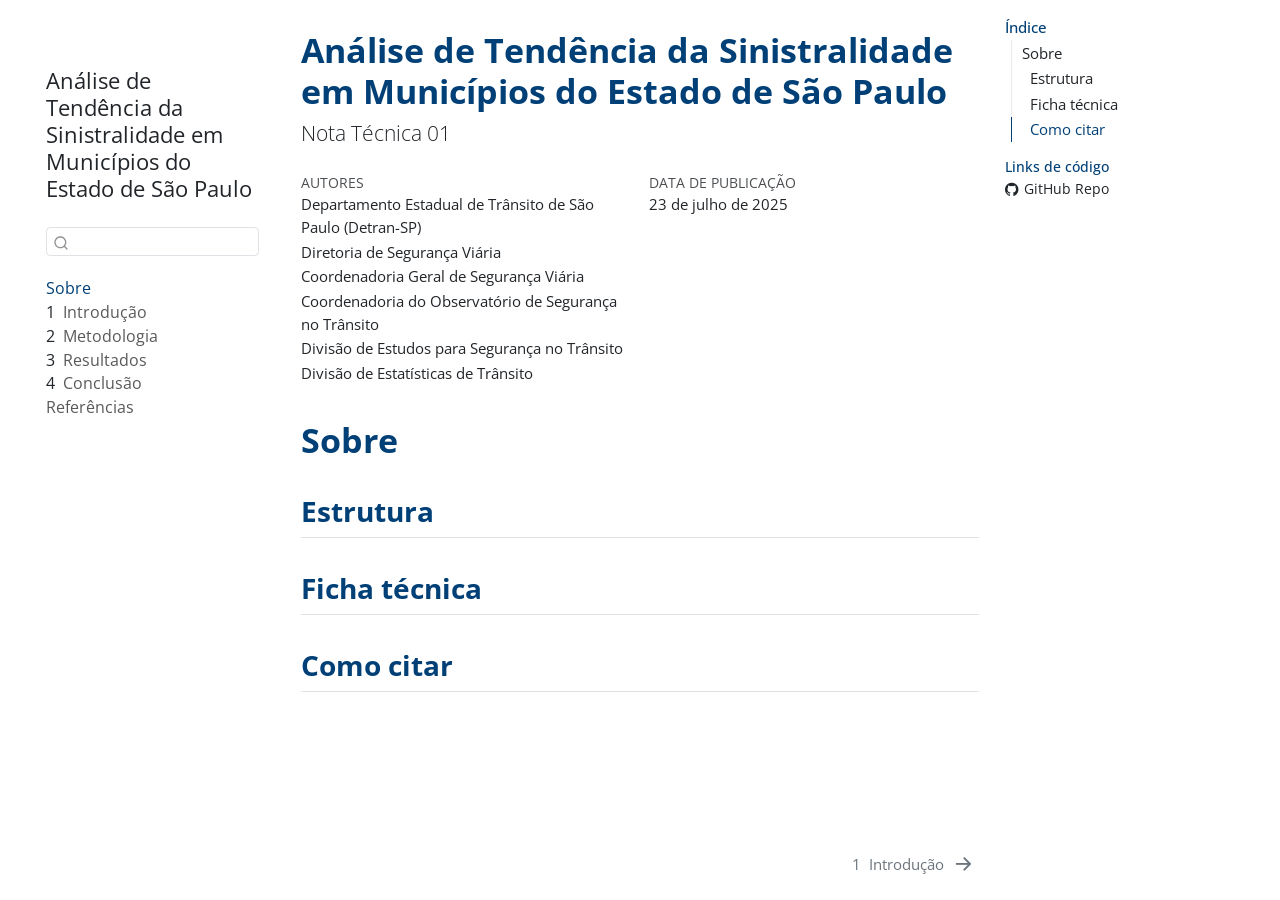
==== docs/index.html @ 55fef878 "Insere a logo e muda o output para docs (#19)" ====
<!DOCTYPE html>
<html xmlns="http://www.w3.org/1999/xhtml" lang="pt-BR" xml:lang="pt-BR"><head>

<meta charset="utf-8">
<meta name="generator" content="quarto-1.7.29">

<meta name="viewport" content="width=device-width, initial-scale=1.0, user-scalable=yes">

<meta name="author" content="Departamento Estadual de Trânsito de São Paulo (Detran-SP)">
<meta name="author" content="Diretoria de Segurança Viária">
<meta name="author" content="Coordenadoria Geral de Segurança Viária">
<meta name="author" content="Coordenadoria do Observatório de Segurança no Trânsito">
<meta name="author" content="Divisão de Estudos para Segurança no Trânsito">
<meta name="author" content="Divisão de Estatísticas de Trânsito">

<title>Análise de Tendência da Sinistralidade em Municípios do Estado de São Paulo</title>
<style>
code{white-space: pre-wrap;}
span.smallcaps{font-variant: small-caps;}
div.columns{display: flex; gap: min(4vw, 1.5em);}
div.column{flex: auto; overflow-x: auto;}
div.hanging-indent{margin-left: 1.5em; text-indent: -1.5em;}
ul.task-list{list-style: none;}
ul.task-list li input[type="checkbox"] {
  width: 0.8em;
  margin: 0 0.8em 0.2em -1em; /* quarto-specific, see https://github.com/quarto-dev/quarto-cli/issues/4556 */ 
  vertical-align: middle;
}
</style>


<script src="site_libs/quarto-nav/quarto-nav.js"></script>
<script src="site_libs/quarto-nav/headroom.min.js"></script>
<script src="site_libs/clipboard/clipboard.min.js"></script>
<script src="site_libs/quarto-search/autocomplete.umd.js"></script>
<script src="site_libs/quarto-search/fuse.min.js"></script>
<script src="site_libs/quarto-search/quarto-search.js"></script>
<meta name="quarto:offset" content="./">
<link href="./01-introducao.html" rel="next">
<script src="site_libs/quarto-html/quarto.js" type="module"></script>
<script src="site_libs/quarto-html/tabsets/tabsets.js" type="module"></script>
<script src="site_libs/quarto-html/popper.min.js"></script>
<script src="site_libs/quarto-html/tippy.umd.min.js"></script>
<script src="site_libs/quarto-html/anchor.min.js"></script>
<link href="site_libs/quarto-html/tippy.css" rel="stylesheet">
<link href="site_libs/quarto-html/quarto-syntax-highlighting-0815c480559380816a4d1ea211a47e91.css" rel="stylesheet" id="quarto-text-highlighting-styles">
<script src="site_libs/bootstrap/bootstrap.min.js"></script>
<link href="site_libs/bootstrap/bootstrap-icons.css" rel="stylesheet">
<link href="site_libs/bootstrap/bootstrap-4c45f1c5df16a2c79d4b30ee417fadc2.min.css" rel="stylesheet" append-hash="true" id="quarto-bootstrap" data-mode="light">
<script id="quarto-search-options" type="application/json">{
  "location": "sidebar",
  "copy-button": false,
  "collapse-after": 3,
  "panel-placement": "start",
  "type": "textbox",
  "limit": 50,
  "keyboard-shortcut": [
    "f",
    "/",
    "s"
  ],
  "show-item-context": false,
  "language": {
    "search-no-results-text": "Nenhum resultado",
    "search-matching-documents-text": "documentos correspondentes",
    "search-copy-link-title": "Copiar link para a busca",
    "search-hide-matches-text": "Esconder correspondências adicionais",
    "search-more-match-text": "mais correspondência neste documento",
    "search-more-matches-text": "mais correspondências neste documento",
    "search-clear-button-title": "Limpar",
    "search-text-placeholder": "",
    "search-detached-cancel-button-title": "Cancelar",
    "search-submit-button-title": "Enviar",
    "search-label": "Procurar"
  }
}</script>


</head>

<body class="nav-sidebar floating quarto-light">

<div id="quarto-search-results"></div>
  <header id="quarto-header" class="headroom fixed-top">
  <nav class="quarto-secondary-nav">
    <div class="container-fluid d-flex">
      <button type="button" class="quarto-btn-toggle btn" data-bs-toggle="collapse" role="button" data-bs-target=".quarto-sidebar-collapse-item" aria-controls="quarto-sidebar" aria-expanded="false" aria-label="Alternar barra lateral" onclick="if (window.quartoToggleHeadroom) { window.quartoToggleHeadroom(); }">
        <i class="bi bi-layout-text-sidebar-reverse"></i>
      </button>
        <nav class="quarto-page-breadcrumbs" aria-label="breadcrumb"><ol class="breadcrumb"><li class="breadcrumb-item"><a href="./index.html">Sobre</a></li></ol></nav>
        <a class="flex-grow-1" role="navigation" data-bs-toggle="collapse" data-bs-target=".quarto-sidebar-collapse-item" aria-controls="quarto-sidebar" aria-expanded="false" aria-label="Alternar barra lateral" onclick="if (window.quartoToggleHeadroom) { window.quartoToggleHeadroom(); }">      
        </a>
      <button type="button" class="btn quarto-search-button" aria-label="Procurar" onclick="window.quartoOpenSearch();">
        <i class="bi bi-search"></i>
      </button>
    </div>
  </nav>
</header>
<!-- content -->
<div id="quarto-content" class="quarto-container page-columns page-rows-contents page-layout-article">
<!-- sidebar -->
  <nav id="quarto-sidebar" class="sidebar collapse collapse-horizontal quarto-sidebar-collapse-item sidebar-navigation floating overflow-auto">
    <div class="pt-lg-2 mt-2 text-left sidebar-header sidebar-header-stacked">
      <a href="./index.html" class="sidebar-logo-link">
      <img src="./img/POLI_HORIZONTAL.png" alt="" class="sidebar-logo py-0 d-lg-inline d-none">
      </a>
    <div class="sidebar-title mb-0 py-0">
      <a href="./">Análise de Tendência da Sinistralidade em Municípios do Estado de São Paulo</a> 
    </div>
      </div>
        <div class="mt-2 flex-shrink-0 align-items-center">
        <div class="sidebar-search">
        <div id="quarto-search" class="" title="Procurar"></div>
        </div>
        </div>
    <div class="sidebar-menu-container"> 
    <ul class="list-unstyled mt-1">
        <li class="sidebar-item">
  <div class="sidebar-item-container"> 
  <a href="./index.html" class="sidebar-item-text sidebar-link active">
 <span class="menu-text">Sobre</span></a>
  </div>
</li>
        <li class="sidebar-item">
  <div class="sidebar-item-container"> 
  <a href="./01-introducao.html" class="sidebar-item-text sidebar-link">
 <span class="menu-text"><span class="chapter-number">1</span>&nbsp; <span class="chapter-title">Introdução</span></span></a>
  </div>
</li>
        <li class="sidebar-item">
  <div class="sidebar-item-container"> 
  <a href="./02-metodologia.html" class="sidebar-item-text sidebar-link">
 <span class="menu-text"><span class="chapter-number">2</span>&nbsp; <span class="chapter-title">Metodologia</span></span></a>
  </div>
</li>
        <li class="sidebar-item">
  <div class="sidebar-item-container"> 
  <a href="./03-resultados.html" class="sidebar-item-text sidebar-link">
 <span class="menu-text"><span class="chapter-number">3</span>&nbsp; <span class="chapter-title">Resultados</span></span></a>
  </div>
</li>
        <li class="sidebar-item">
  <div class="sidebar-item-container"> 
  <a href="./04-conclusao.html" class="sidebar-item-text sidebar-link">
 <span class="menu-text"><span class="chapter-number">4</span>&nbsp; <span class="chapter-title">Conclusão</span></span></a>
  </div>
</li>
        <li class="sidebar-item">
  <div class="sidebar-item-container"> 
  <a href="./05-referencias.html" class="sidebar-item-text sidebar-link">
 <span class="menu-text">Referências</span></a>
  </div>
</li>
    </ul>
    </div>
</nav>
<div id="quarto-sidebar-glass" class="quarto-sidebar-collapse-item" data-bs-toggle="collapse" data-bs-target=".quarto-sidebar-collapse-item"></div>
<!-- margin-sidebar -->
    <div id="quarto-margin-sidebar" class="sidebar margin-sidebar">
        <nav id="TOC" role="doc-toc" class="toc-active">
    <h2 id="toc-title">Índice</h2>
   
  <ul>
  <li><a href="#sobre" id="toc-sobre" class="nav-link active" data-scroll-target="#sobre">Sobre</a>
  <ul>
  <li><a href="#estrutura" id="toc-estrutura" class="nav-link" data-scroll-target="#estrutura">Estrutura</a></li>
  <li><a href="#ficha-técnica" id="toc-ficha-técnica" class="nav-link" data-scroll-target="#ficha-técnica">Ficha técnica</a></li>
  <li><a href="#como-citar" id="toc-como-citar" class="nav-link" data-scroll-target="#como-citar">Como citar</a></li>
  </ul></li>
  </ul>
<div class="quarto-code-links"><h2>Links de código</h2><ul><li><a href="https://github.com/Detran-SP/tendencia_municipios/" target="_blank"><i class="bi bi-github"></i>GitHub Repo</a></li></ul></div></nav>
    </div>
<!-- main -->
<main class="content" id="quarto-document-content">

<header id="title-block-header" class="quarto-title-block default">
<div class="quarto-title">
<h1 class="title">Análise de Tendência da Sinistralidade em Municípios do Estado de São Paulo</h1>
<p class="subtitle lead">Nota Técnica 01</p>
</div>



<div class="quarto-title-meta">

    <div>
    <div class="quarto-title-meta-heading">Autores</div>
    <div class="quarto-title-meta-contents">
             <p>Departamento Estadual de Trânsito de São Paulo (Detran-SP) </p>
             <p>Diretoria de Segurança Viária </p>
             <p>Coordenadoria Geral de Segurança Viária </p>
             <p>Coordenadoria do Observatório de Segurança no Trânsito </p>
             <p>Divisão de Estudos para Segurança no Trânsito </p>
             <p>Divisão de Estatísticas de Trânsito </p>
          </div>
  </div>
    
    <div>
    <div class="quarto-title-meta-heading">Data de Publicação</div>
    <div class="quarto-title-meta-contents">
      <p class="date">23 de julho de 2025</p>
    </div>
  </div>
  
    
  </div>
  


</header>


<section id="sobre" class="level1 unnumbered">
<h1 class="unnumbered">Sobre</h1>
<section id="estrutura" class="level2">
<h2 class="anchored" data-anchor-id="estrutura">Estrutura</h2>
</section>
<section id="ficha-técnica" class="level2">
<h2 class="anchored" data-anchor-id="ficha-técnica">Ficha técnica</h2>
</section>
<section id="como-citar" class="level2">
<h2 class="anchored" data-anchor-id="como-citar">Como citar</h2>


</section>
</section>

</main> <!-- /main -->
<script id="quarto-html-after-body" type="application/javascript">
  window.document.addEventListener("DOMContentLoaded", function (event) {
    const icon = "";
    const anchorJS = new window.AnchorJS();
    anchorJS.options = {
      placement: 'right',
      icon: icon
    };
    anchorJS.add('.anchored');
    const isCodeAnnotation = (el) => {
      for (const clz of el.classList) {
        if (clz.startsWith('code-annotation-')) {                     
          return true;
        }
      }
      return false;
    }
    const onCopySuccess = function(e) {
      // button target
      const button = e.trigger;
      // don't keep focus
      button.blur();
      // flash "checked"
      button.classList.add('code-copy-button-checked');
      var currentTitle = button.getAttribute("title");
      button.setAttribute("title", "Copiada");
      let tooltip;
      if (window.bootstrap) {
        button.setAttribute("data-bs-toggle", "tooltip");
        button.setAttribute("data-bs-placement", "left");
        button.setAttribute("data-bs-title", "Copiada");
        tooltip = new bootstrap.Tooltip(button, 
          { trigger: "manual", 
            customClass: "code-copy-button-tooltip",
            offset: [0, -8]});
        tooltip.show();    
      }
      setTimeout(function() {
        if (tooltip) {
          tooltip.hide();
          button.removeAttribute("data-bs-title");
          button.removeAttribute("data-bs-toggle");
          button.removeAttribute("data-bs-placement");
        }
        button.setAttribute("title", currentTitle);
        button.classList.remove('code-copy-button-checked');
      }, 1000);
      // clear code selection
      e.clearSelection();
    }
    const getTextToCopy = function(trigger) {
        const codeEl = trigger.previousElementSibling.cloneNode(true);
        for (const childEl of codeEl.children) {
          if (isCodeAnnotation(childEl)) {
            childEl.remove();
          }
        }
        return codeEl.innerText;
    }
    const clipboard = new window.ClipboardJS('.code-copy-button:not([data-in-quarto-modal])', {
      text: getTextToCopy
    });
    clipboard.on('success', onCopySuccess);
    if (window.document.getElementById('quarto-embedded-source-code-modal')) {
      const clipboardModal = new window.ClipboardJS('.code-copy-button[data-in-quarto-modal]', {
        text: getTextToCopy,
        container: window.document.getElementById('quarto-embedded-source-code-modal')
      });
      clipboardModal.on('success', onCopySuccess);
    }
      var localhostRegex = new RegExp(/^(?:http|https):\/\/localhost\:?[0-9]*\//);
      var mailtoRegex = new RegExp(/^mailto:/);
        var filterRegex = new RegExp('/' + window.location.host + '/');
      var isInternal = (href) => {
          return filterRegex.test(href) || localhostRegex.test(href) || mailtoRegex.test(href);
      }
      // Inspect non-navigation links and adorn them if external
     var links = window.document.querySelectorAll('a[href]:not(.nav-link):not(.navbar-brand):not(.toc-action):not(.sidebar-link):not(.sidebar-item-toggle):not(.pagination-link):not(.no-external):not([aria-hidden]):not(.dropdown-item):not(.quarto-navigation-tool):not(.about-link)');
      for (var i=0; i<links.length; i++) {
        const link = links[i];
        if (!isInternal(link.href)) {
          // undo the damage that might have been done by quarto-nav.js in the case of
          // links that we want to consider external
          if (link.dataset.originalHref !== undefined) {
            link.href = link.dataset.originalHref;
          }
        }
      }
    function tippyHover(el, contentFn, onTriggerFn, onUntriggerFn) {
      const config = {
        allowHTML: true,
        maxWidth: 500,
        delay: 100,
        arrow: false,
        appendTo: function(el) {
            return el.parentElement;
        },
        interactive: true,
        interactiveBorder: 10,
        theme: 'quarto',
        placement: 'bottom-start',
      };
      if (contentFn) {
        config.content = contentFn;
      }
      if (onTriggerFn) {
        config.onTrigger = onTriggerFn;
      }
      if (onUntriggerFn) {
        config.onUntrigger = onUntriggerFn;
      }
      window.tippy(el, config); 
    }
    const noterefs = window.document.querySelectorAll('a[role="doc-noteref"]');
    for (var i=0; i<noterefs.length; i++) {
      const ref = noterefs[i];
      tippyHover(ref, function() {
        // use id or data attribute instead here
        let href = ref.getAttribute('data-footnote-href') || ref.getAttribute('href');
        try { href = new URL(href).hash; } catch {}
        const id = href.replace(/^#\/?/, "");
        const note = window.document.getElementById(id);
        if (note) {
          return note.innerHTML;
        } else {
          return "";
        }
      });
    }
    const xrefs = window.document.querySelectorAll('a.quarto-xref');
    const processXRef = (id, note) => {
      // Strip column container classes
      const stripColumnClz = (el) => {
        el.classList.remove("page-full", "page-columns");
        if (el.children) {
          for (const child of el.children) {
            stripColumnClz(child);
          }
        }
      }
      stripColumnClz(note)
      if (id === null || id.startsWith('sec-')) {
        // Special case sections, only their first couple elements
        const container = document.createElement("div");
        if (note.children && note.children.length > 2) {
          container.appendChild(note.children[0].cloneNode(true));
          for (let i = 1; i < note.children.length; i++) {
            const child = note.children[i];
            if (child.tagName === "P" && child.innerText === "") {
              continue;
            } else {
              container.appendChild(child.cloneNode(true));
              break;
            }
          }
          if (window.Quarto?.typesetMath) {
            window.Quarto.typesetMath(container);
          }
          return container.innerHTML
        } else {
          if (window.Quarto?.typesetMath) {
            window.Quarto.typesetMath(note);
          }
          return note.innerHTML;
        }
      } else {
        // Remove any anchor links if they are present
        const anchorLink = note.querySelector('a.anchorjs-link');
        if (anchorLink) {
          anchorLink.remove();
        }
        if (window.Quarto?.typesetMath) {
          window.Quarto.typesetMath(note);
        }
        if (note.classList.contains("callout")) {
          return note.outerHTML;
        } else {
          return note.innerHTML;
        }
      }
    }
    for (var i=0; i<xrefs.length; i++) {
      const xref = xrefs[i];
      tippyHover(xref, undefined, function(instance) {
        instance.disable();
        let url = xref.getAttribute('href');
        let hash = undefined; 
        if (url.startsWith('#')) {
          hash = url;
        } else {
          try { hash = new URL(url).hash; } catch {}
        }
        if (hash) {
          const id = hash.replace(/^#\/?/, "");
          const note = window.document.getElementById(id);
          if (note !== null) {
            try {
              const html = processXRef(id, note.cloneNode(true));
              instance.setContent(html);
            } finally {
              instance.enable();
              instance.show();
            }
          } else {
            // See if we can fetch this
            fetch(url.split('#')[0])
            .then(res => res.text())
            .then(html => {
              const parser = new DOMParser();
              const htmlDoc = parser.parseFromString(html, "text/html");
              const note = htmlDoc.getElementById(id);
              if (note !== null) {
                const html = processXRef(id, note);
                instance.setContent(html);
              } 
            }).finally(() => {
              instance.enable();
              instance.show();
            });
          }
        } else {
          // See if we can fetch a full url (with no hash to target)
          // This is a special case and we should probably do some content thinning / targeting
          fetch(url)
          .then(res => res.text())
          .then(html => {
            const parser = new DOMParser();
            const htmlDoc = parser.parseFromString(html, "text/html");
            const note = htmlDoc.querySelector('main.content');
            if (note !== null) {
              // This should only happen for chapter cross references
              // (since there is no id in the URL)
              // remove the first header
              if (note.children.length > 0 && note.children[0].tagName === "HEADER") {
                note.children[0].remove();
              }
              const html = processXRef(null, note);
              instance.setContent(html);
            } 
          }).finally(() => {
            instance.enable();
            instance.show();
          });
        }
      }, function(instance) {
      });
    }
        let selectedAnnoteEl;
        const selectorForAnnotation = ( cell, annotation) => {
          let cellAttr = 'data-code-cell="' + cell + '"';
          let lineAttr = 'data-code-annotation="' +  annotation + '"';
          const selector = 'span[' + cellAttr + '][' + lineAttr + ']';
          return selector;
        }
        const selectCodeLines = (annoteEl) => {
          const doc = window.document;
          const targetCell = annoteEl.getAttribute("data-target-cell");
          const targetAnnotation = annoteEl.getAttribute("data-target-annotation");
          const annoteSpan = window.document.querySelector(selectorForAnnotation(targetCell, targetAnnotation));
          const lines = annoteSpan.getAttribute("data-code-lines").split(",");
          const lineIds = lines.map((line) => {
            return targetCell + "-" + line;
          })
          let top = null;
          let height = null;
          let parent = null;
          if (lineIds.length > 0) {
              //compute the position of the single el (top and bottom and make a div)
              const el = window.document.getElementById(lineIds[0]);
              top = el.offsetTop;
              height = el.offsetHeight;
              parent = el.parentElement.parentElement;
            if (lineIds.length > 1) {
              const lastEl = window.document.getElementById(lineIds[lineIds.length - 1]);
              const bottom = lastEl.offsetTop + lastEl.offsetHeight;
              height = bottom - top;
            }
            if (top !== null && height !== null && parent !== null) {
              // cook up a div (if necessary) and position it 
              let div = window.document.getElementById("code-annotation-line-highlight");
              if (div === null) {
                div = window.document.createElement("div");
                div.setAttribute("id", "code-annotation-line-highlight");
                div.style.position = 'absolute';
                parent.appendChild(div);
              }
              div.style.top = top - 2 + "px";
              div.style.height = height + 4 + "px";
              div.style.left = 0;
              let gutterDiv = window.document.getElementById("code-annotation-line-highlight-gutter");
              if (gutterDiv === null) {
                gutterDiv = window.document.createElement("div");
                gutterDiv.setAttribute("id", "code-annotation-line-highlight-gutter");
                gutterDiv.style.position = 'absolute';
                const codeCell = window.document.getElementById(targetCell);
                const gutter = codeCell.querySelector('.code-annotation-gutter');
                gutter.appendChild(gutterDiv);
              }
              gutterDiv.style.top = top - 2 + "px";
              gutterDiv.style.height = height + 4 + "px";
            }
            selectedAnnoteEl = annoteEl;
          }
        };
        const unselectCodeLines = () => {
          const elementsIds = ["code-annotation-line-highlight", "code-annotation-line-highlight-gutter"];
          elementsIds.forEach((elId) => {
            const div = window.document.getElementById(elId);
            if (div) {
              div.remove();
            }
          });
          selectedAnnoteEl = undefined;
        };
          // Handle positioning of the toggle
      window.addEventListener(
        "resize",
        throttle(() => {
          elRect = undefined;
          if (selectedAnnoteEl) {
            selectCodeLines(selectedAnnoteEl);
          }
        }, 10)
      );
      function throttle(fn, ms) {
      let throttle = false;
      let timer;
        return (...args) => {
          if(!throttle) { // first call gets through
              fn.apply(this, args);
              throttle = true;
          } else { // all the others get throttled
              if(timer) clearTimeout(timer); // cancel #2
              timer = setTimeout(() => {
                fn.apply(this, args);
                timer = throttle = false;
              }, ms);
          }
        };
      }
        // Attach click handler to the DT
        const annoteDls = window.document.querySelectorAll('dt[data-target-cell]');
        for (const annoteDlNode of annoteDls) {
          annoteDlNode.addEventListener('click', (event) => {
            const clickedEl = event.target;
            if (clickedEl !== selectedAnnoteEl) {
              unselectCodeLines();
              const activeEl = window.document.querySelector('dt[data-target-cell].code-annotation-active');
              if (activeEl) {
                activeEl.classList.remove('code-annotation-active');
              }
              selectCodeLines(clickedEl);
              clickedEl.classList.add('code-annotation-active');
            } else {
              // Unselect the line
              unselectCodeLines();
              clickedEl.classList.remove('code-annotation-active');
            }
          });
        }
    const findCites = (el) => {
      const parentEl = el.parentElement;
      if (parentEl) {
        const cites = parentEl.dataset.cites;
        if (cites) {
          return {
            el,
            cites: cites.split(' ')
          };
        } else {
          return findCites(el.parentElement)
        }
      } else {
        return undefined;
      }
    };
    var bibliorefs = window.document.querySelectorAll('a[role="doc-biblioref"]');
    for (var i=0; i<bibliorefs.length; i++) {
      const ref = bibliorefs[i];
      const citeInfo = findCites(ref);
      if (citeInfo) {
        tippyHover(citeInfo.el, function() {
          var popup = window.document.createElement('div');
          citeInfo.cites.forEach(function(cite) {
            var citeDiv = window.document.createElement('div');
            citeDiv.classList.add('hanging-indent');
            citeDiv.classList.add('csl-entry');
            var biblioDiv = window.document.getElementById('ref-' + cite);
            if (biblioDiv) {
              citeDiv.innerHTML = biblioDiv.innerHTML;
            }
            popup.appendChild(citeDiv);
          });
          return popup.innerHTML;
        });
      }
    }
  });
  </script>
<nav class="page-navigation">
  <div class="nav-page nav-page-previous">
  </div>
  <div class="nav-page nav-page-next">
      <a href="./01-introducao.html" class="pagination-link" aria-label="Introdução">
        <span class="nav-page-text"><span class="chapter-number">1</span>&nbsp; <span class="chapter-title">Introdução</span></span> <i class="bi bi-arrow-right-short"></i>
      </a>
  </div>
</nav>
</div> <!-- /content -->




</body></html>
---- docs/site_libs/quarto-html/tippy.css ----
.tippy-box[data-animation=fade][data-state=hidden]{opacity:0}[data-tippy-root]{max-width:calc(100vw - 10px)}.tippy-box{position:relative;background-color:#333;color:#fff;border-radius:4px;font-size:14px;line-height:1.4;white-space:normal;outline:0;transition-property:transform,visibility,opacity}.tippy-box[data-placement^=top]>.tippy-arrow{bottom:0}.tippy-box[data-placement^=top]>.tippy-arrow:before{bottom:-7px;left:0;border-width:8px 8px 0;border-top-color:initial;transform-origin:center top}.tippy-box[data-placement^=bottom]>.tippy-arrow{top:0}.tippy-box[data-placement^=bottom]>.tippy-arrow:before{top:-7px;left:0;border-width:0 8px 8px;border-bottom-color:initial;transform-origin:center bottom}.tippy-box[data-placement^=left]>.tippy-arrow{right:0}.tippy-box[data-placement^=left]>.tippy-arrow:before{border-width:8px 0 8px 8px;border-left-color:initial;right:-7px;transform-origin:center left}.tippy-box[data-placement^=right]>.tippy-arrow{left:0}.tippy-box[data-placement^=right]>.tippy-arrow:before{left:-7px;border-width:8px 8px 8px 0;border-right-color:initial;transform-origin:center right}.tippy-box[data-inertia][data-state=visible]{transition-timing-function:cubic-bezier(.54,1.5,.38,1.11)}.tippy-arrow{width:16px;height:16px;color:#333}.tippy-arrow:before{content:"";position:absolute;border-color:transparent;border-style:solid}.tippy-content{position:relative;padding:5px 9px;z-index:1}
---- docs/site_libs/quarto-html/quarto-syntax-highlighting-0815c480559380816a4d1ea211a47e91.css ----
/* quarto syntax highlight colors */
:root {
  --quarto-hl-ot-color: #003B4F;
  --quarto-hl-at-color: #657422;
  --quarto-hl-ss-color: #20794D;
  --quarto-hl-an-color: #5E5E5E;
  --quarto-hl-fu-color: #4758AB;
  --quarto-hl-st-color: #20794D;
  --quarto-hl-cf-color: #003B4F;
  --quarto-hl-op-color: #5E5E5E;
  --quarto-hl-er-color: #AD0000;
  --quarto-hl-bn-color: #AD0000;
  --quarto-hl-al-color: #AD0000;
  --quarto-hl-va-color: #111111;
  --quarto-hl-bu-color: inherit;
  --quarto-hl-ex-color: inherit;
  --quarto-hl-pp-color: #AD0000;
  --quarto-hl-in-color: #5E5E5E;
  --quarto-hl-vs-color: #20794D;
  --quarto-hl-wa-color: #5E5E5E;
  --quarto-hl-do-color: #5E5E5E;
  --quarto-hl-im-color: #00769E;
  --quarto-hl-ch-color: #20794D;
  --quarto-hl-dt-color: #AD0000;
  --quarto-hl-fl-color: #AD0000;
  --quarto-hl-co-color: #5E5E5E;
  --quarto-hl-cv-color: #5E5E5E;
  --quarto-hl-cn-color: #8f5902;
  --quarto-hl-sc-color: #5E5E5E;
  --quarto-hl-dv-color: #AD0000;
  --quarto-hl-kw-color: #003B4F;
}

/* other quarto variables */
:root {
  --quarto-font-monospace: SFMono-Regular, Menlo, Monaco, Consolas, "Liberation Mono", "Courier New", monospace;
}

/* syntax highlight based on Pandoc's rules */
pre > code.sourceCode > span {
  color: #003B4F;
}

code.sourceCode > span {
  color: #003B4F;
}

div.sourceCode,
div.sourceCode pre.sourceCode {
  color: #003B4F;
}

/* Normal */
code span {
  color: #003B4F;
}

/* Alert */
code span.al {
  color: #AD0000;
  font-style: inherit;
}

/* Annotation */
code span.an {
  color: #5E5E5E;
  font-style: inherit;
}

/* Attribute */
code span.at {
  color: #657422;
  font-style: inherit;
}

/* BaseN */
code span.bn {
  color: #AD0000;
  font-style: inherit;
}

/* BuiltIn */
code span.bu {
  font-style: inherit;
}

/* ControlFlow */
code span.cf {
  color: #003B4F;
  font-weight: bold;
  font-style: inherit;
}

/* Char */
code span.ch {
  color: #20794D;
  font-style: inherit;
}

/* Constant */
code span.cn {
  color: #8f5902;
  font-style: inherit;
}

/* Comment */
code span.co {
  color: #5E5E5E;
  font-style: inherit;
}

/* CommentVar */
code span.cv {
  color: #5E5E5E;
  font-style: italic;
}

/* Documentation */
code span.do {
  color: #5E5E5E;
  font-style: italic;
}

/* DataType */
code span.dt {
  color: #AD0000;
  font-style: inherit;
}

/* DecVal */
code span.dv {
  color: #AD0000;
  font-style: inherit;
}

/* Error */
code span.er {
  color: #AD0000;
  font-style: inherit;
}

/* Extension */
code span.ex {
  font-style: inherit;
}

/* Float */
code span.fl {
  color: #AD0000;
  font-style: inherit;
}

/* Function */
code span.fu {
  color: #4758AB;
  font-style: inherit;
}

/* Import */
code span.im {
  color: #00769E;
  font-style: inherit;
}

/* Information */
code span.in {
  color: #5E5E5E;
  font-style: inherit;
}

/* Keyword */
code span.kw {
  color: #003B4F;
  font-weight: bold;
  font-style: inherit;
}

/* Operator */
code span.op {
  color: #5E5E5E;
  font-style: inherit;
}

/* Other */
code span.ot {
  color: #003B4F;
  font-style: inherit;
}

/* Preprocessor */
code span.pp {
  color: #AD0000;
  font-style: inherit;
}

/* SpecialChar */
code span.sc {
  color: #5E5E5E;
  font-style: inherit;
}

/* SpecialString */
code span.ss {
  color: #20794D;
  font-style: inherit;
}

/* String */
code span.st {
  color: #20794D;
  font-style: inherit;
}

/* Variable */
code span.va {
  color: #111111;
  font-style: inherit;
}

/* VerbatimString */
code span.vs {
  color: #20794D;
  font-style: inherit;
}

/* Warning */
code span.wa {
  color: #5E5E5E;
  font-style: italic;
}

.prevent-inlining {
  content: "</";
}

/*# sourceMappingURL=d398365ccb532ba00fe56d6aa1025863.css.map */
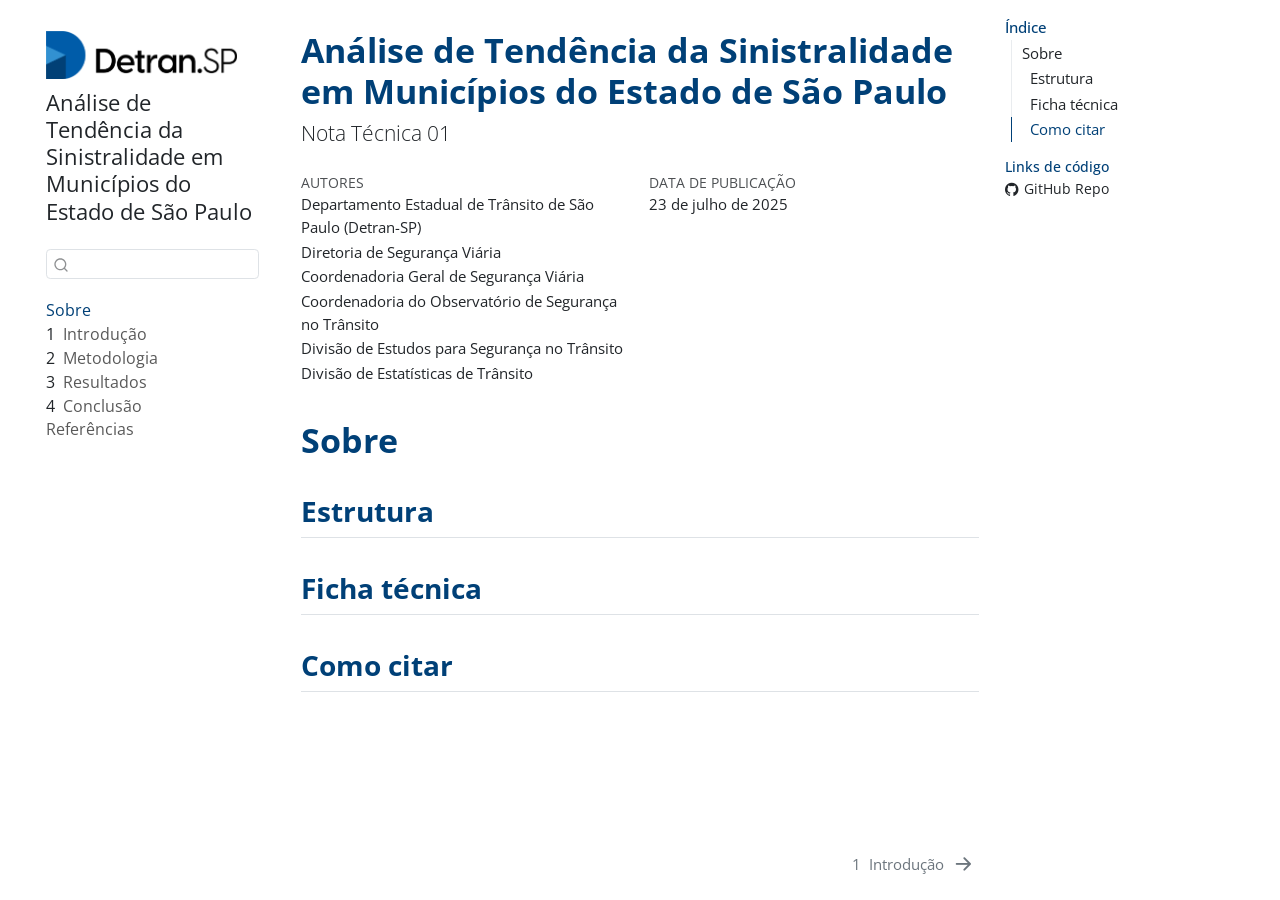
==== commit 9e5004b4: "Insere a logo do detran (#19)" ====
--- a/docs/index.html
+++ b/docs/index.html
@@ -102,7 +102,7 @@
   <nav id="quarto-sidebar" class="sidebar collapse collapse-horizontal quarto-sidebar-collapse-item sidebar-navigation floating overflow-auto">
     <div class="pt-lg-2 mt-2 text-left sidebar-header sidebar-header-stacked">
       <a href="./index.html" class="sidebar-logo-link">
-      <img src="./img/POLI_HORIZONTAL.png" alt="" class="sidebar-logo py-0 d-lg-inline d-none">
+      <img src="./img/POLI_HORIZONTAL_PNG.png" alt="" class="sidebar-logo py-0 d-lg-inline d-none">
       </a>
     <div class="sidebar-title mb-0 py-0">
       <a href="./">Análise de Tendência da Sinistralidade em Municípios do Estado de São Paulo</a> 
